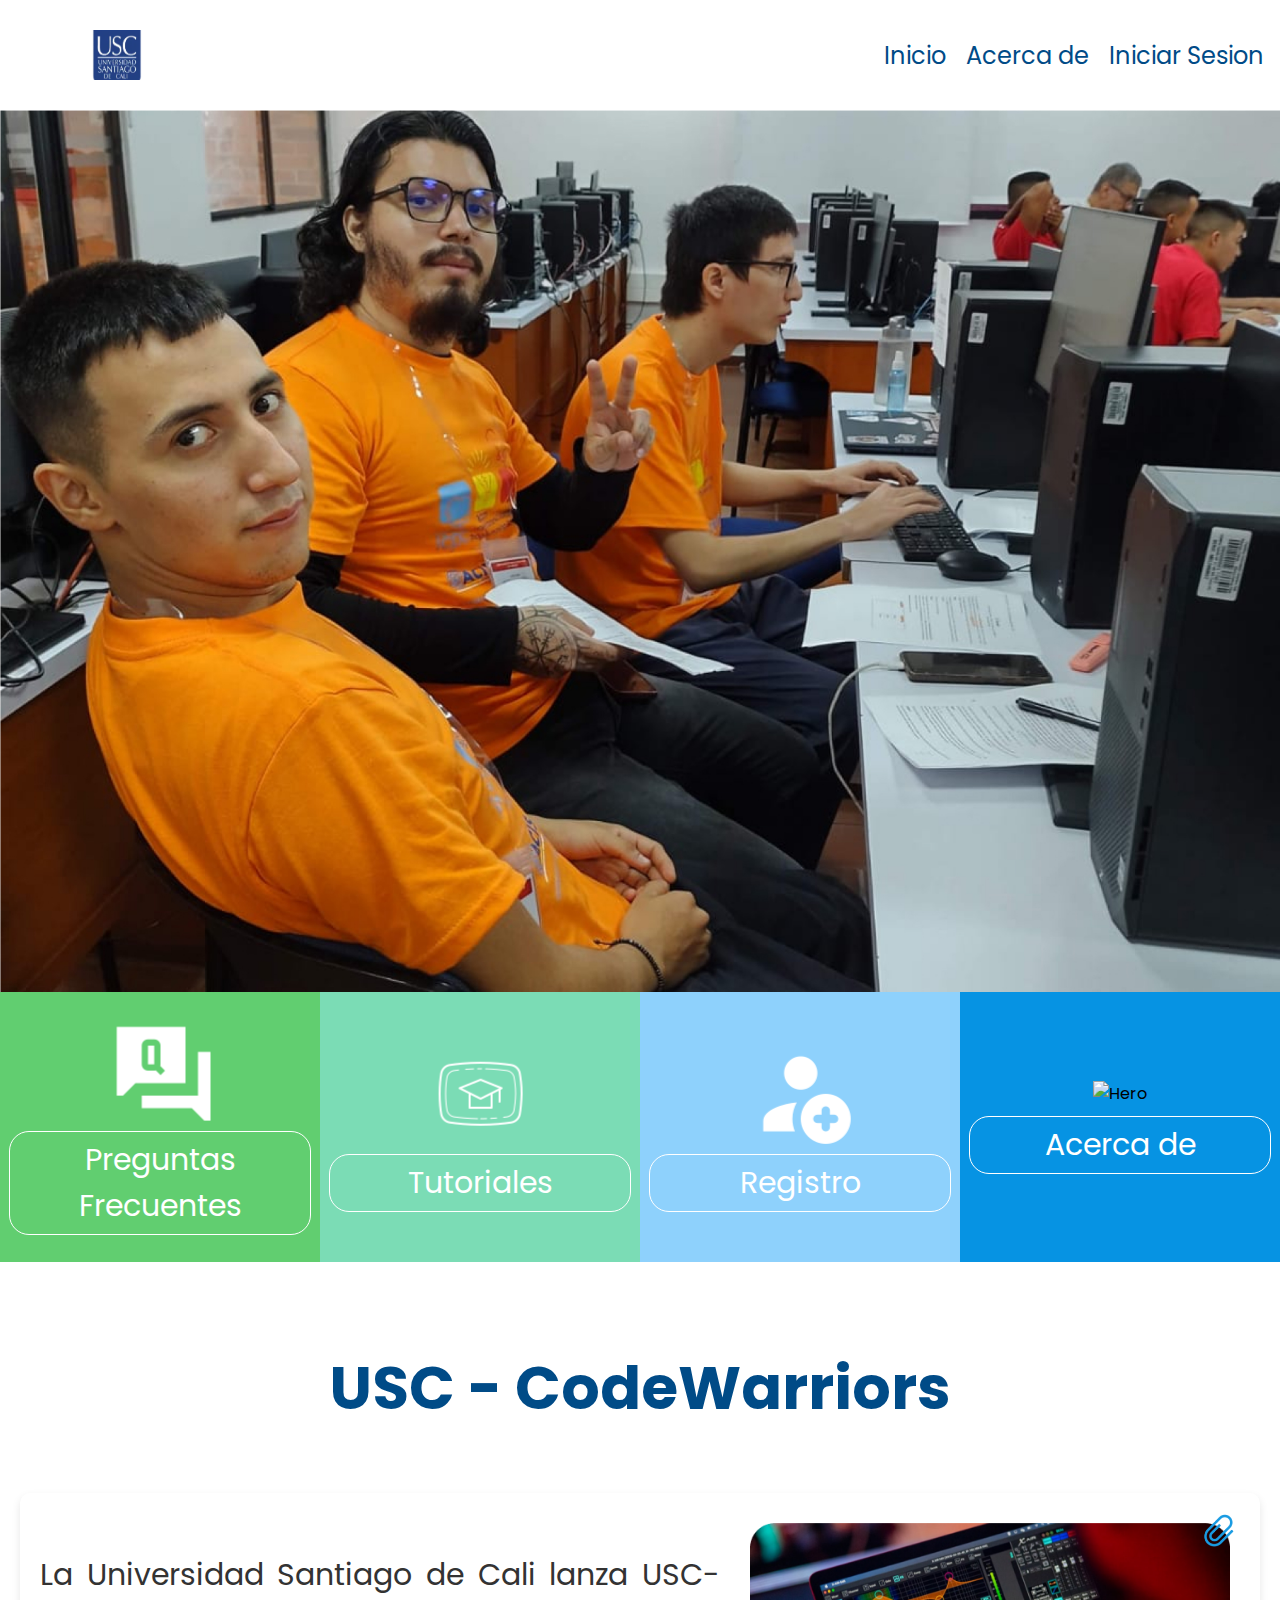
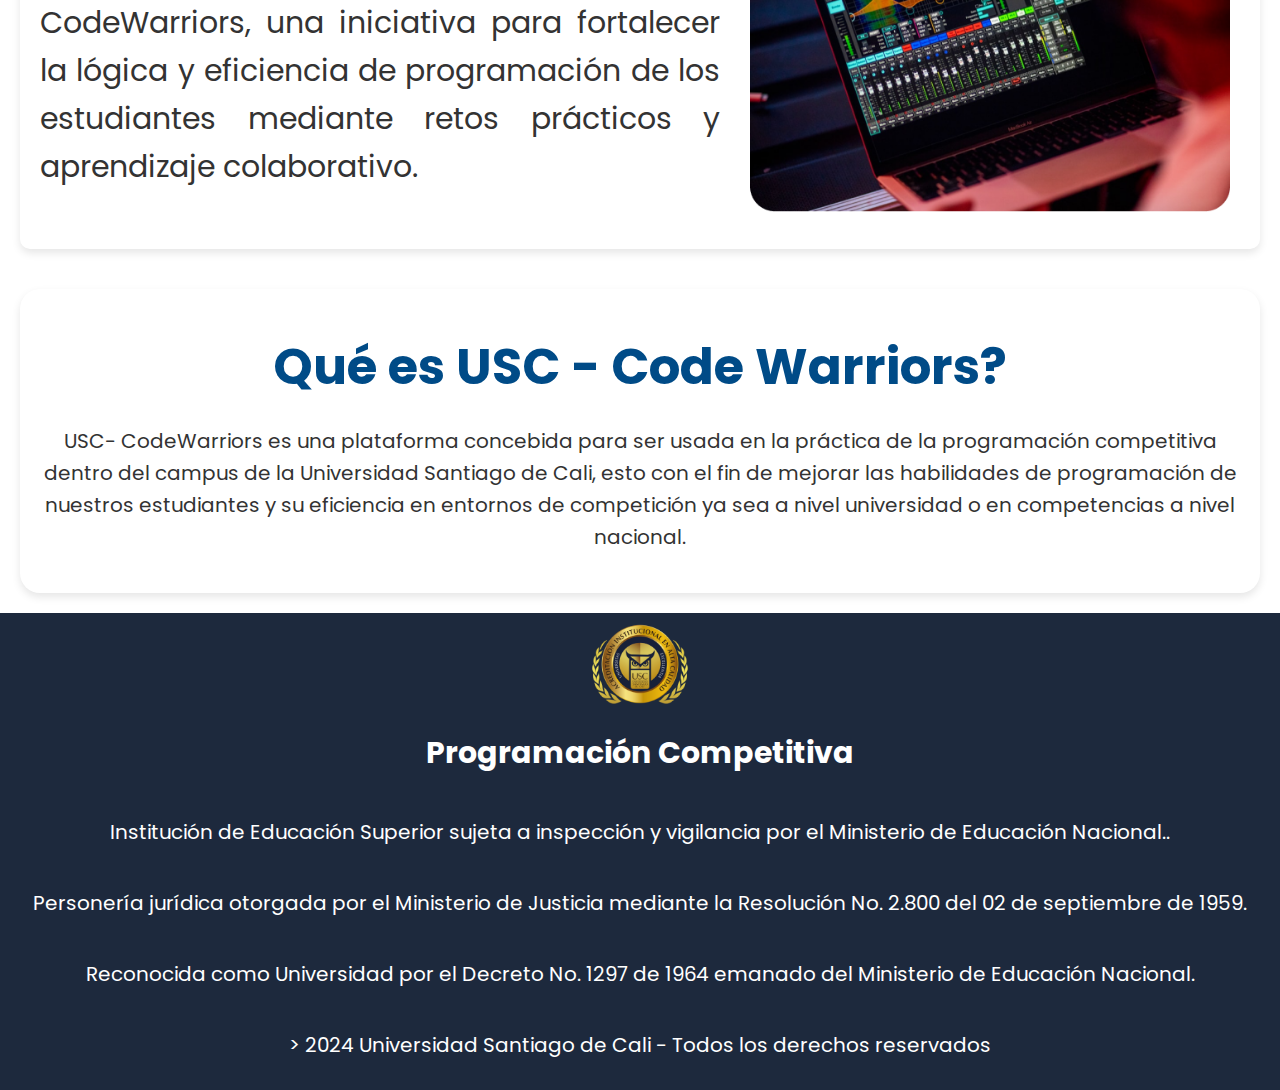
==== about.html @ dbf66378 "Home Users" ====
<!DOCTYPE html>
<html lang="en">

<head>
    <meta charset="UTF-8">
    <meta name="viewport" content="width=device-width, initial-scale=1.0">
    <title>Inicio</title>
    <link rel="stylesheet" href="styles/index.css">
    <link rel="preconnect" href="https://fonts.googleapis.com">
    <link rel="preconnect" href="https://fonts.gstatic.com" crossorigin>
    <link
        href="https://fonts.googleapis.com/css2?family=Poppins:ital,wght@0,100;0,200;0,300;0,400;0,500;0,600;0,700;0,800;0,900;1,100;1,200;1,300;1,400;1,500;1,600;1,700;1,800;1,900&display=swap"
        rel="stylesheet">

</head>
<header>
    <nav id="navbar">
        <ul id="navbarTitle">
            <img src="./assets/logousc.png" alt="Logo">
        </ul>
        <ul id="sectionsNavbar">
            <li><a href="index.html">Inicio</a></li>
            <li><a href="login.html">Acerca de</a></li>
            <li><a href="login.html">Iniciar Sesion</a></li>
        </ul>
    </nav>

</header>

<article>
    <div id="img-header">
        <img src="./assets/hero.jpg" alt="Hero">
    </div>
    <div id="cards-headers">
        <div class="card" style="background-color: #61CE70;">
            <img src="./assets/FAQ.png" alt="Hero">
            <div id="btnCards">
                Preguntas Frecuentes
            </div>
        </div>
        <div class="card" style="background-color: #7BDCB5;">
            <img src="./assets/Tutorials.png" alt="Hero">
            <div id="btnCards">
                Tutoriales
            </div>
        </div>
        <div class="card" style="background-color: #8ED1FC;">
            <img src="./assets/Male.png" alt="Hero">
            <div id="btnCards">
                Registro
            </div>
        </div>
        <div class="card" style="background-color: #0693E3;">
            <img src="./assets/info.png" alt="Hero">
            <div id="btnCards">
                Acerca de
            </div>
        </div>
    </div>
</article>

<body>
    <main>
        <div id="contentTitle">
            <h1>USC - CodeWarriors</h1>
        </div>
        <section class="code-warriors-container">
            <div class="content">
                <div id="contentDescript">
                    <p>La Universidad Santiago de Cali lanza USC-CodeWarriors, una iniciativa para fortalecer la lógica
                        y
                        eficiencia de programación de los estudiantes mediante retos prácticos y aprendizaje
                        colaborativo.
                    </p>
                </div>
            </div>
            <div class="image-container">
                <img src="/assets/Attach.png" alt="CodeWarriors" id="image-absolute">
                <img src="/assets/PC6.png" alt="CodeWarriors">
            </div>
        </section>
        <section class="usc-section">
            <div class="usc-content">
                <h2>Qué es USC - Code Warriors?</h2>
                <p>USC- CodeWarriors es una plataforma concebida para ser usada en la práctica de la programación
                    competitiva dentro del campus de la Universidad Santiago de Cali, esto con el fin de mejorar las
                    habilidades de programación de nuestros estudiantes y su eficiencia en entornos de competición ya
                    sea a nivel universidad o en competencias a nivel nacional.</p>
            </div>
        </section>

    </main>

</body>
<footer class="usc-footer">
    <div class="footer-content">
        <img src="/assets/logo.png" alt="Universidad Emblem">
        <h1>Programación Competitiva</h1>
        <p>Institución de Educación Superior sujeta a inspección y vigilancia por el Ministerio de Educación Nacional..
        </p>
        <p>Personería jurídica otorgada por el Ministerio de Justicia mediante la Resolución No. 2.800 del 02 de
            septiembre de 1959.</p>
        <p>Reconocida como Universidad por el Decreto No. 1297 de 1964 emanado del Ministerio de Educación Nacional.</p>
        <p> > 2024 Universidad Santiago de Cali - Todos los derechos reservados</p>
    </div>
</footer>

</html>
---- styles/index.css ----
/* Navbar */
#navbar {
    background-color: #fff;
    color: #004B87;
    text-align: center;
    display: flex;
    box-shadow: 0 2px 4px 0 rgba(0, 0, 0, 0.1);
    flex-direction: row;
}

header {
    box-shadow: 0 2px 4px 0 rgba(0, 0, 0, 0.1);
}

* {
    font-family: Poppins, sans-serif;
}

html, body {
    overflow: hidden;
    padding: 0;
    margin: 0;
    overflow-y: auto;
    font-family: Poppins, sans-serif;
    overflow-x: hidden;
}


#navbarTitle {
    display: flex;
    align-items: center;
    justify-content: center;
    width: 20%;
}

#sectionsNavbar {
    width: 100%;
    display: flex;
    justify-content: flex-end;
    align-items: center;
    gap: 20px;
    /* background-color: #004B87; */
}

#sectionsNavbar li {
    font-size: 24px;
}

#sectionsNavbar li:hover {
    background-color: #ddd;
    color: #333;
    padding: 10px;
    border-radius: 10px;
    transition: linear 0.3s;

}

#navbarTitle img {
    width: 50px;
    height: 50px;
}

#navbarTitle:hover {
    background-color: #ddd;
    color: #333;
    transition: linear 0.3s;
}

#navbar ul {
    list-style-type: none;
    display: flex;
    padding: 14px 16px;
    color: #004B87;
    flex-direction: row;
}

#navbar a {
    color: #004B87;
    text-decoration: none;
}

/* #navbar ul:hover {
    background-color: #ddd;
    color: #333;
} */

h2 {
    color: #004B87;
    font-size: 30px;
    margin: 20px;
}

main {
    display: flex;
    flex-direction: column;
    width: 100%;
    /* border: 2px solid #004B87; */
    margin-top: 50px;
}

#img-header {
    width: 100%;
    height: auto;
    overflow: hidden;
}

#img-header img {
    width: 100%;
    height: 100%;
    object-fit: cover;
    object-position: center;
}

#cards-headers {
    display: flex;
    align-items: center;
    width: 100%;
    height: 250px;
    flex-direction: row;
}

article, div {
    margin: 0px;
    padding: 0px;
}

#cards-headers .card {
    flex: 1;
    display: flex;
    align-items: center;
    position: relative;
    /* top: -20px; */
    height: 100%;
    flex-direction: column;
    justify-content: center;
    align-items: center;
    padding: 10px;
}

#cards-headers .card div {
    font-size: 30px;
}

#btnCards {
    width: 100%;
    padding: 5px 0;
    font-size: 30px;
    border: 1px solid #fff;
    border-radius: 20px;
    text-align: center;
    background-color: transparent;
    color: #fff;
    cursor: pointer;
    margin-top: 10px;
}

#btnCards:hover {
    background-color: #004B87;
    transition: linear 0.3s;
}

/* Sections */
.code-warriors-container {
    display: flex;
    justify-content: space-between;
    align-items: center;
    /* border: 2px dashed #004B87; */
    border-radius: 10px;
    padding: 20px;
    margin: 20px;
    box-shadow: 0 4px 8px rgba(0, 0, 0, 0.1);
    background-color: #ffffff;
}

.content {
    flex: 1;
    flex-direction: column;
    padding-right: 20px;
}

.content h1 {
    color: #004B87;
    margin-bottom: 10px;
    font-size: 30px;
}

.content p {
    color: #333333;
    font-size: 30px;
    line-height: 1.6;
}

#contentTitle {
    font-size: 30px;
    color: #004B87;
    text-align: center;
}

.content #contentDescript {
    text-align: justify;
    color: #5B5B5B;
}


.image-container {
    flex-basis: 40%;
    position: relative;
    padding: 10px;
    border-radius: 10px;
    overflow: hidden;
}

.image-container img {
    width: 100%;
    height: auto;
    object-fit: cover;
}

.image-container #image-absolute {
    position: absolute;
    width: 40px;
    right: 0px;
    top: -2px;
    height: 40px;
}

.usc-section {
    display: flex;
    flex-direction: column;
    align-items: center;
    border-radius: 20px;
    text-align: center;
    padding: 20px;
    margin: 20px;
    background-color: #fff;
    box-shadow: 0 4px 8px rgba(0, 0, 0, 0.1);
}

.usc-content h2 {
    color: #004B87;
    font-size: 50px;
    margin-bottom: 20px;
}


.usc-content p {
    color: #333333;
    font-size: 20px;
    line-height: 1.6;
}

.usc-logo {
    margin: 20px 0;
}


/* EndSections  */

/* Footer */
.usc-footer {
    background-color: #1D293D;
    color: #fff;
    padding: 10px;
    text-align: center;
}

.usc-footer h1 {
    font-size: 30px;
    margin: 10;
}

.footer-content {
    display: flex;
    flex-direction: column;
    justify-content: center;
    align-items: center;
    gap: 1px;
    font-size: 20px;
}

.footer-content img {
    width: 100px;
    height: auto;
}

/* End Footer */

/* Faq */
.faq-section {
    display: flex;
    justify-content: space-between;
    align-items: center;
    padding: 20px;
    border-radius: 10px;
    box-shadow: 0 4px 8px rgba(0, 0, 0, 0.1);
    background-color: transparent;
    margin: 20px;
}

.faq-image {
    flex-basis: 50%;
    padding: 10px;
}

.faq-image img {
    width: 100%;
    height: auto;
    object-fit: cover;
    border-radius: 10px;
}

.faq-content {
    flex-basis: 50%;
    border-radius: 20px;
    box-shadow: 0 4px 8px rgba(0, 0, 0, 0.1);
    padding: 10px;
}

.faq-content h2 {
    color: #004B87;
    margin-bottom: 10px;
}

.faq-question {
    background: #fff;
    padding: 10px;
    margin-bottom: 10px;
    border-radius: 10px;
    transition: background-color 0.3s ease;
}

.faq-question p {
    color: #333;
    cursor: pointer;
}

.faq-question:hover {
    background-color: #e0e0e0;
}

.accordion-question {
    width: 100%;
    text-align: left;
    padding: 15px;
    border: none;
    background: #fff;
    font-size: 16px;
    cursor: pointer;
    transition: background 0.3s ease;
}

.accordion-question:hover,
.accordion-question.active {
    background: #ccc;
}

.accordion-answer {
    max-height: 0;
    overflow: hidden;
    transition: max-height 0.3s ease;
}

/* End Faq */


/* Responsive */

/* Media query para tabletas */
@media (max-width: 768px) {
    #navbarTitle {
        width: 40%;
    }

    #sectionsNavbar {
        gap: 10px;
    }

    #sectionsNavbar li {
        font-size: 18px;
    }

    .content h1, .content p {
        font-size: 24px;
    }

    .usc-content h2, .usc-content p {
        font-size: 40px;
        font-size: 16px;
    }
}

/* Movil Responsive */
@media (max-width: 480px) {
    #navbar {
        flex-direction: column;
    }

    #contentTitle h1 {
        font-size: 30px;
    }

    #cards-headers .card div {
        font-size: 15px;
    }

    #cards-headers {
        height: auto;
        position: relative;
        top: -10px;
    }

    #cards-headers .card {
        width: 100%;
        flex-direction: column;
    }

    .code-warriors-container {
        flex-direction: column;
    }

    #cards-headers {
        flex-direction: column;
        height: auto;
    }


    #cards-headers .cards {
        width: 100%;
    }

    #navbarTitle {
        width: 100%;
    }

    #sectionsNavbar {
        justify-content: center;
    }

    #sectionsNavbar li {
        font-size: 16px;
    }

    .content, .image-container, .faq-content {
        flex-basis: 100%;
        padding: 5px;
    }

    .content h1, .content p, .usc-content h2, .usc-content p {
        font-size: 20px;
    }

    .faq-section, .usc-section {
        flex-direction: column;
    }

    .card {
        flex-direction: row;
        justify-content: space-between;
    }

    .card div {
        font-size: 20px;
    }
}

/* Scrollbar */
::-webkit-scrollbar {
    width: 5px;
}

::-webkit-scrollbar-track {
    background: transparent;
    border-radius: 10px;
}

::-webkit-scrollbar-thumb {
    background: #0693E3;
    border-radius: 10px;
}

* {
    scrollbar-width: thin;
    scrollbar-color: #004B87 transparent;
}

/* Modal */

/* The Modal (background) */
.modal {
    display: block;
    overflow: hidden;
    overflow-y: hidden;
    position: fixed;
    z-index: 1;
    left: 0;
    top: 0;
    width: 100%;
    height: 100%;
    overflow: auto;
    background-color: rgb(0, 0, 0);
    background-color: rgba(0, 0, 0, 0.4);
}

/* Modal Content */

.modal-content {
    border-radius: 10px;
    background-color: #004B87;
    margin: 10% auto;
    padding: 20px;
    /* border: 1px solid #ccc; */
    width: 70%;
}

/* The Close Button */
.close {
    color: #aaaaaa;
    float: right;
    font-size: 28px;
    font-weight: bold;
}

.close:hover,
.close:focus {
    color: #000;
    text-decoration: none;
    cursor: pointer;
}

.modal-header {
    color: white;
    text-align: center;
}

.modal-logo {
    display: block;
    margin: 0 auto;
}

.modal-body {
    padding: 2px 16px;
}

.modal-body form {
    display: flex;
    width: 100%;
    flex-direction: column;
}

.modal-body label {
    color: #fff;
    font-weight: bold;
    margin-top: 10px;
}

.modal-body input[type="email"],
.modal-body input[type="password"] {
    padding-top: 10px;
    padding-bottom: 10px;
    margin-top: 5px;
    margin-bottom: 10px;
    border: 1px solid #ccc;
    border-radius: 4px;
}

.modal-body input[type="email"]:focus,
.modal-body input[type="password"]:focus {
    outline: none;
    border: 1px solid #fff;
}

.modal-body input[type="email"]::placeholder,
.modal-body input[type="password"]::placeholder {
    color: #ccc;
}

.btn-login {
    background-color: #ffca28;
    color: white;
    border: none;
    border-radius: 4px;
    padding-top: 10px;
    padding-bottom: 10px;
    cursor: pointer;
    margin-top: 10px;
}

.btn-login:hover {
    background-color: #ffc107;
}

/* Events */
.events-section {
    width: 100%;
    align-items: center;
}

.event {
    display: flex;
    width: 100%;
    padding-left: 20px;
    justify-content: center;
    align-items: center;
    margin-bottom: 20px;
}

.event img {
    width: 50%;
    margin-right: 20px;
}

.event-details {
    display: flex;
    padding-right: 20px;
    height: 100%;
    width: 60%;
    font-size: 13px;
    flex-direction: column;
}

.btn-add {
    background-color: #D2AF39;
    border: none;
    color: #fff;
    width: 100%;
    border-radius: 10px;
    padding: 10px 20px;
    cursor: pointer;
}

/* Media queries */
@media (min-width: 768px) {
    .event-details {
        font-size: 16px;
    }
}

@media (min-width: 992px) {
    .event-details {
        font-size: 16px;
    }

    .event {
        padding-left: 20px;
        padding-right: 20px;
    }
}

@media (min-width: 1200px) {
    .event {
        justify-content: flex-start;
    }

    .event img {
        width: 30%;
    }

    .event-details {
        width: 70%;
    }
}

/* End Events */

/* Table Globals */
table {
    width: 100%;
    border-collapse: separate;
    overflow: hidden;
    border-spacing: 0;
    border-radius: 15px;
    margin: auto;
}

thead {
    color: #004B87;
}

table, th, td {
    border: 1px solid rgba(0, 0, 0, 0.212);
}

th {
    /* background-color: #eaeaea; */
    padding: 10px;
    text-align: center;
}

td {
    padding: 10px;
    text-align: center;
}


tr img {
    border-radius: 50%;
    object-fit: cover;
}

.containerClasification {
    padding-left: 20px;
    padding-bottom: 40px;
    padding-right: 20px;
}

.inicio-seccion {
    text-align: center;
}

.inicio-cards {
    display: flex;
    justify-content: space-around;
    gap: 10px;
    padding-left: 20px;
    padding-right: 20px;
}

.inicio-card {
    width: 100%;
    box-shadow: 0 4px 8px rgba(0, 0, 0, 0.2);
    border-radius: 10px;
    overflow: hidden;
}

.inicio-card img {
    width: 100%;
    display: block;
}

.inicio-card p {
    padding: 15px;
    background-color: #f1f1f1;
    margin: 0;
}

h2 {
    margin-bottom: 20px;
}

@media (min-width: 768px) {
    .inicio-card {
        width: calc(50% - 20px);
    }
}

@media (min-width: 1024px) {
    .inicio-card {
        width: calc(25% - 20px);
    }
}

/* End */
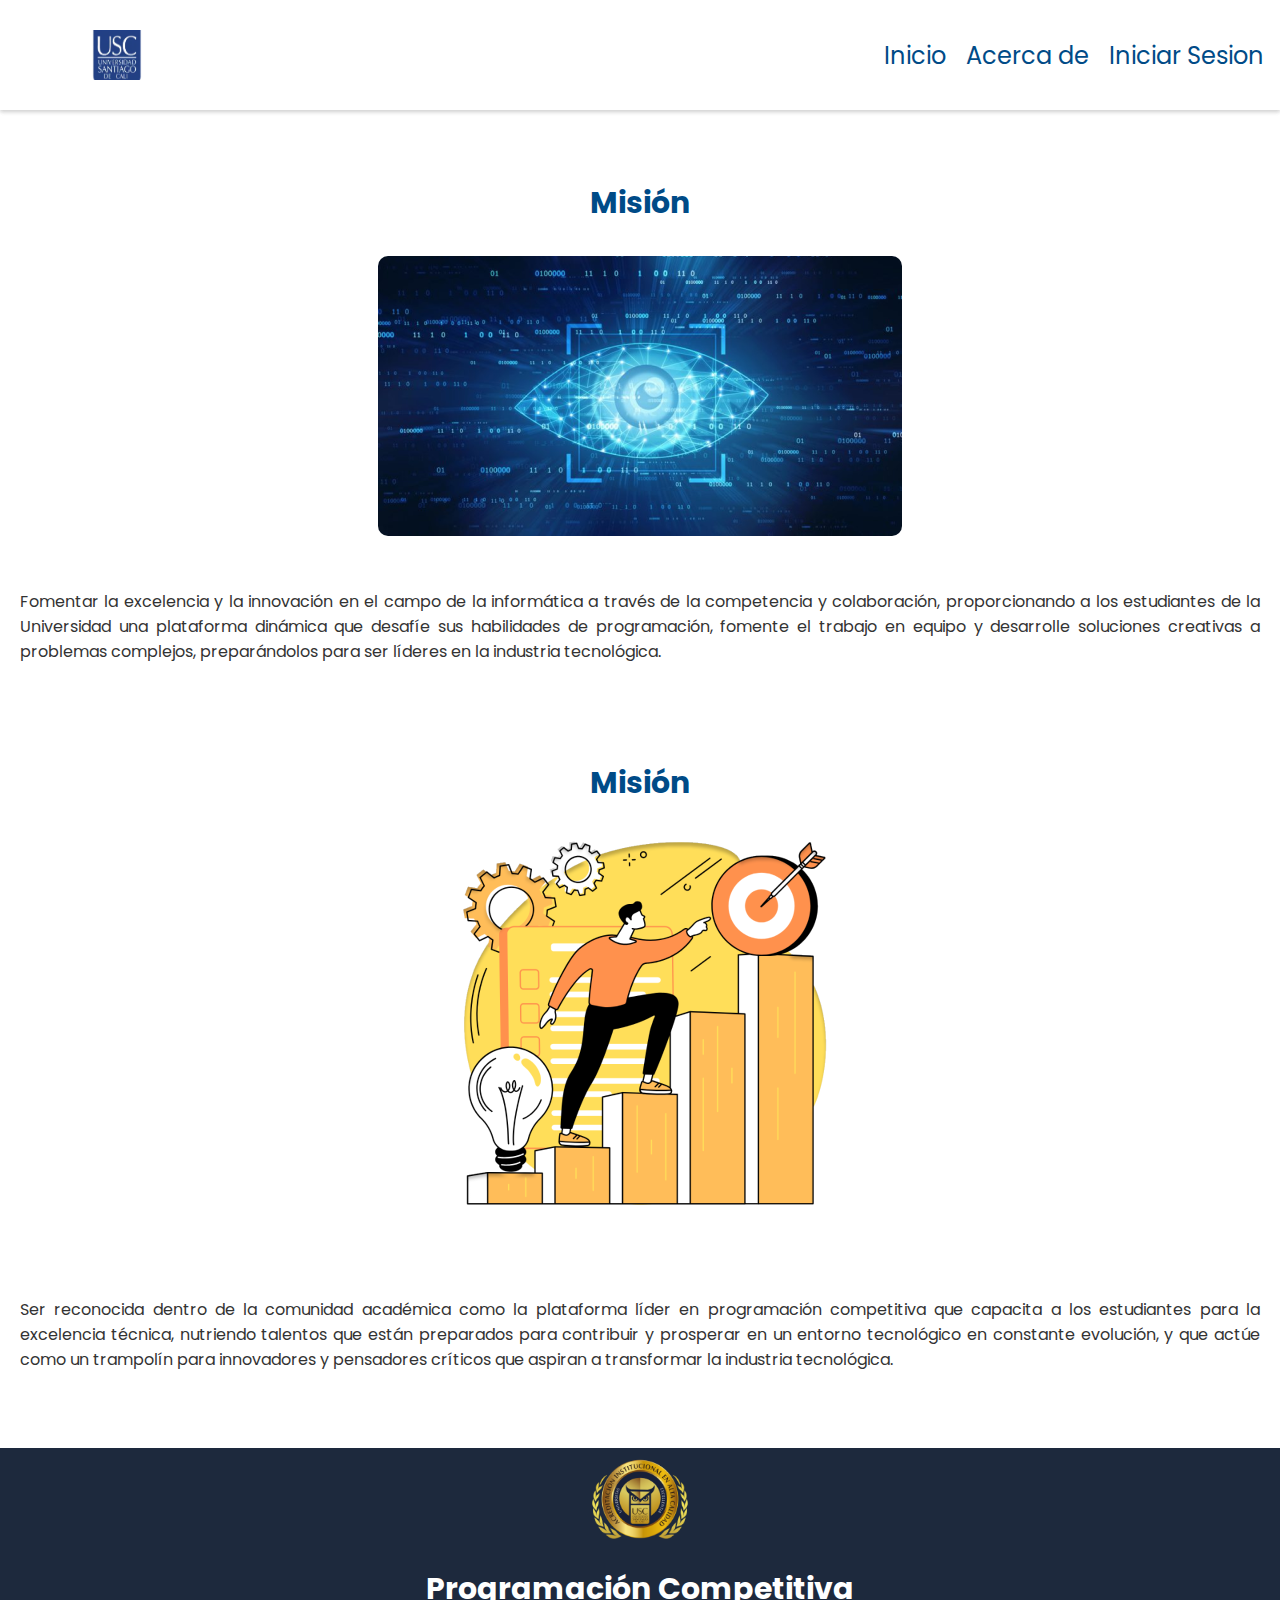
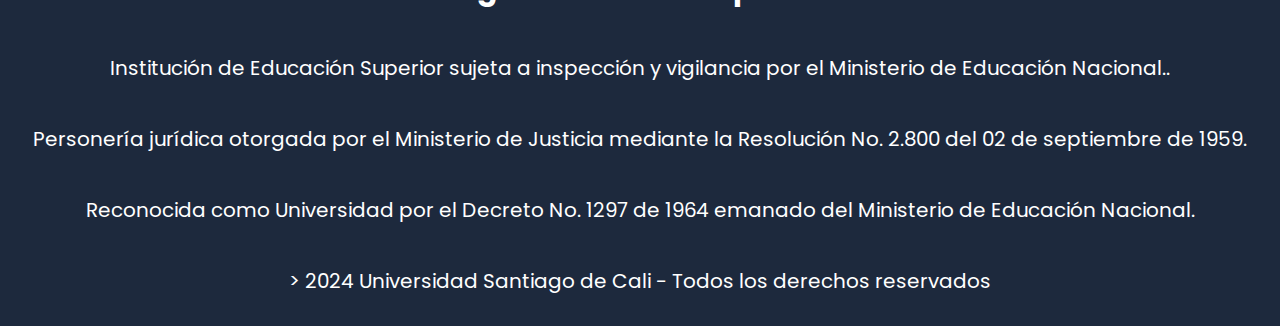
==== commit b482bcf4: "Refactor about.html and index.css" ====
--- a/about.html
+++ b/about.html
@@ -27,67 +27,35 @@
 
 </header>
 
-<article>
-    <div id="img-header">
-        <img src="./assets/hero.jpg" alt="Hero">
-    </div>
-    <div id="cards-headers">
-        <div class="card" style="background-color: #61CE70;">
-            <img src="./assets/FAQ.png" alt="Hero">
-            <div id="btnCards">
-                Preguntas Frecuentes
+<body>
+    <main>
+        <div class="content-section" id="mision-section">
+            <h2>Misión</h2>
+
+            <div class="image-container">
+                <img src="/assets/vision.png" alt="Misión" />
+            </div>
+            <div class="text-container">
+                <p>Fomentar la excelencia y la innovación en el campo de la informática a través de la competencia y
+                    colaboración, proporcionando a los estudiantes de la Universidad una plataforma dinámica que desafíe
+                    sus habilidades de programación, fomente el trabajo en equipo y desarrolle soluciones creativas a
+                    problemas complejos, preparándolos para ser líderes en la industria tecnológica.</p>
             </div>
         </div>
-        <div class="card" style="background-color: #7BDCB5;">
-            <img src="./assets/Tutorials.png" alt="Hero">
-            <div id="btnCards">
-                Tutoriales
+
+        <div class="content-section" id="vision-section">
+            <h2>Misión</h2>
+            <div class="image-container">
+                <img src="/assets/mision.png" alt="Visión" />
+            </div>
+            <div class="text-container">
+                <p>Ser reconocida dentro de la comunidad académica como la plataforma líder en programación competitiva
+                    que capacita a los estudiantes para la excelencia técnica, nutriendo talentos que están preparados
+                    para contribuir y prosperar en un entorno tecnológico en constante evolución, y que actúe como un
+                    trampolín para innovadores y pensadores críticos que aspiran a transformar la industria tecnológica.
+                </p>
             </div>
         </div>
-        <div class="card" style="background-color: #8ED1FC;">
-            <img src="./assets/Male.png" alt="Hero">
-            <div id="btnCards">
-                Registro
-            </div>
-        </div>
-        <div class="card" style="background-color: #0693E3;">
-            <img src="./assets/info.png" alt="Hero">
-            <div id="btnCards">
-                Acerca de
-            </div>
-        </div>
-    </div>
-</article>
-
-<body>
-    <main>
-        <div id="contentTitle">
-            <h1>USC - CodeWarriors</h1>
-        </div>
-        <section class="code-warriors-container">
-            <div class="content">
-                <div id="contentDescript">
-                    <p>La Universidad Santiago de Cali lanza USC-CodeWarriors, una iniciativa para fortalecer la lógica
-                        y
-                        eficiencia de programación de los estudiantes mediante retos prácticos y aprendizaje
-                        colaborativo.
-                    </p>
-                </div>
-            </div>
-            <div class="image-container">
-                <img src="/assets/Attach.png" alt="CodeWarriors" id="image-absolute">
-                <img src="/assets/PC6.png" alt="CodeWarriors">
-            </div>
-        </section>
-        <section class="usc-section">
-            <div class="usc-content">
-                <h2>Qué es USC - Code Warriors?</h2>
-                <p>USC- CodeWarriors es una plataforma concebida para ser usada en la práctica de la programación
-                    competitiva dentro del campus de la Universidad Santiago de Cali, esto con el fin de mejorar las
-                    habilidades de programación de nuestros estudiantes y su eficiencia en entornos de competición ya
-                    sea a nivel universidad o en competencias a nivel nacional.</p>
-            </div>
-        </section>
 
     </main>
 
--- a/styles/index.css
+++ b/styles/index.css
@@ -749,4 +749,239 @@
     }
 }
 
-/* End */+/* End */
+
+/* Userpanel */
+#containerClasification {
+    overflow-x: auto;
+    margin-top: 10px;
+    max-width: 100%;
+    padding-bottom: 50px;
+}
+
+#clasificationTable {
+    width: 100%;
+    border: 1px solid #ddd;
+    padding-bottom: 40px;
+    margin: 0 auto;
+    border-collapse: collapse;
+    table-layout: auto;
+}
+
+#clasificationTable, #clasificationTable th, #clasificationTable td {
+    border: 1px solid #ddd;
+    text-align: left;
+    padding: 8px;
+}
+
+#clasificationTable th {
+    background-color: #f2f2f2;
+    font-size: 1rem;
+}
+
+@media (min-width: 1024px) {
+    #containerClasification {
+        padding: 0 20px;
+    }
+
+    #clasificationTable {
+        max-width: 90%;
+        margin: 0 auto;
+        table-layout: fixed;
+    }
+
+    #clasificationTable, #clasificationTable th, #clasificationTable td {
+        padding: 12px;
+    }
+
+    #clasificationTable th, #clasificationTable td {
+        font-size: 0.9rem;
+    }
+}
+
+@media (max-width: 767px) {
+    #clasificationTable th, #clasificationTable td {
+        padding: 8px;
+        font-size: 0.45rem;
+    }
+
+    #clasificationTable {
+        max-width: 90%;
+        table-layout: fixed;
+    }
+}
+
+#mainUserPanel {
+    width: 100%;
+    margin: 20px;
+}
+
+/*  */
+#profile-section {
+    display: flex;
+    align-items: center;
+    border: 2px solid #e0e0e0;
+    border-radius: 20px;
+    padding: 20px;
+    min-width: 83%;
+    max-width: 100%;
+    margin: auto;
+}
+
+#profile-image-container {
+    flex: 0 0 auto;
+    width: 40%;
+    height: 300px;
+    margin-right: 20px;
+    border-radius: 50%;
+    overflow: hidden;
+}
+
+#profile-image {
+    width: 100%;
+    height: 100%;
+    object-fit: cover;
+}
+
+#profile-info {
+    flex: 1;
+    display: flex;
+    flex-direction: column;
+    align-items: flex-start;
+    margin: auto;
+    padding: 70px;
+}
+
+#classification {
+    display: flex;
+    position: relative;
+    align-items: flex-start;
+    justify-content: flex-start;
+    text-align: center;
+    border-radius: 10px;
+    color: #004B87;
+    padding: 5px 10px;
+    font-weight: bold;
+    margin-right: 10px;
+}
+
+@media (min-width: 1024px) {
+    #profile-image-container {
+        width: 250px;
+        height: 250px;
+    }
+}
+
+@media (min-width: 1200px) {
+    #profile-image-container {
+        width: 300px;
+        height: 300px;
+    }
+}
+
+#classification img {
+    width: 20px;
+    height: 20px;
+    margin-right: 5px;
+}
+
+
+#profile-name {
+    font-size: 24px;
+    margin: 0;
+}
+
+#profile-email {
+    display: flex;
+    align-items: center;
+    color: #333;
+    font-size: 16px;
+}
+
+#profile-last-visit, #profile-contributions {
+    color: #666;
+    display: flex;
+    align-items: center;
+    font-size: 14px;
+}
+
+@media (max-width: 768px) {
+    #profile-section {
+        flex-direction: column;
+        padding: 10px;
+    }
+
+    #profile-image-container {
+        width: 100%;
+        margin: 0 auto 10px;
+        height: auto;
+    }
+
+    #profile-image {
+        border-radius: 50%;
+    }
+
+    #profile-info {
+        text-align: center;
+    }
+
+    #profile-email, #profile-last-visit, #profile-contributions {
+        justify-content: center;
+        font-size: 14px;
+    }
+}
+
+/* End UserPanel */
+
+/* About */
+.content-section {
+    display: flex;
+    align-items: center;
+    margin-bottom: 40px;
+}
+
+.image-container {
+    flex: 1;
+    padding: 10px;
+}
+
+.image-container img {
+    width: 100%;
+    height: auto;
+    border-radius: 10px;
+}
+
+.text-container {
+    flex: 2;
+    padding: 20px;
+    text-align: justify;
+}
+
+.text-container h2 {
+    color: #004B87;
+    margin-bottom: 10px;
+}
+
+.text-container p {
+    font-size: 16px;
+    color: #333;
+}
+
+@media (max-width: 768px) {
+    .content-section {
+        flex-direction: column;
+    }
+
+    .image-container {
+        margin-bottom: 20px;
+    }
+}
+
+@media (min-width: 1280px) {
+    .content-section {
+        display: flex;
+        flex-direction: column;
+    }
+}
+
+/* End About */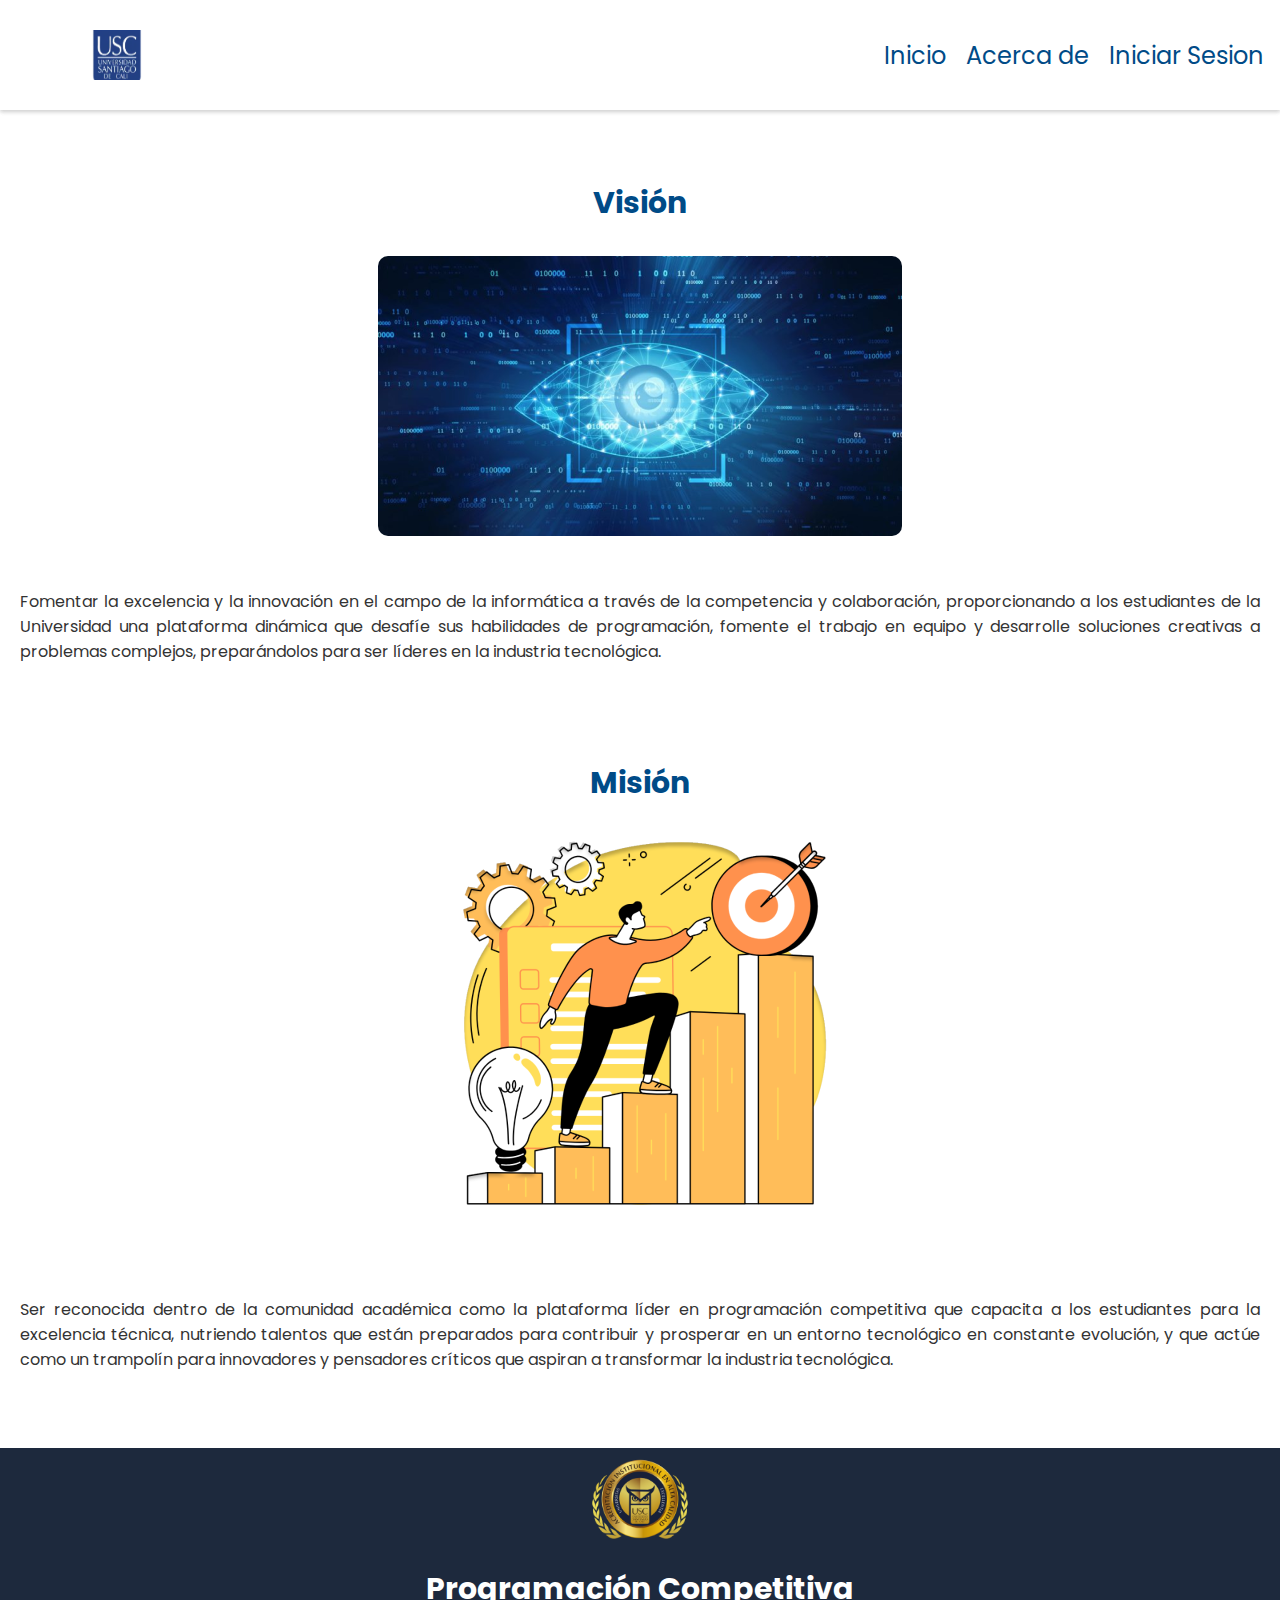
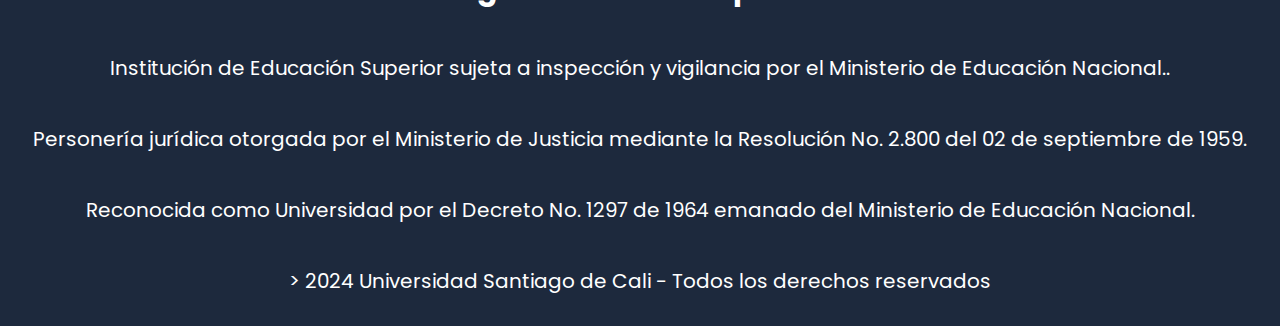
==== commit c4abd197: "Update about.html" ====
--- a/about.html
+++ b/about.html
@@ -30,7 +30,7 @@
 <body>
     <main>
         <div class="content-section" id="mision-section">
-            <h2>Misión</h2>
+            <h2>Visión</h2>
 
             <div class="image-container">
                 <img src="/assets/vision.png" alt="Misión" />
@@ -73,4 +73,4 @@
     </div>
 </footer>
 
-</html>+</html>
--- a/styles/index.css
+++ b/styles/index.css
@@ -984,4 +984,88 @@
     }
 }
 
-/* End About */+/* End About */
+
+/* Tutorials Css */
+#main-container {
+    display: flex;
+    flex-wrap: wrap;
+    justify-content: center;
+}
+
+
+/* Sección Hero */
+#section-hero {
+    text-align: center;
+    padding: 20px;
+}
+
+#section-hero img {
+    max-width: 100%;
+    height: auto;
+}
+
+#section-hero h1 {
+    margin-top: 20px;
+}
+
+#section-cards {
+    display: grid;
+    grid-template-columns: repeat(auto-fit, minmax(250px, 300px));
+    gap: 10px;
+    padding: 20px;
+    align-items: start;
+    margin-bottom: 50px
+}
+
+
+
+.card {
+    background-color: #f9f9f9;
+    border: 1px solid #ddd;
+    padding: 15px;
+    border-radius: 8px;
+    box-shadow: 0 2px 5px rgba(0, 0, 0, 0.1);
+    display: flex;
+    flex-direction: column;
+    justify-content: space-between;
+}
+
+.card img {
+    max-width: 100%;
+    height: auto;
+}
+
+.card p {
+    margin-top: 15px;
+}
+
+/* Responsive */
+@media (min-width: 1001px) {
+    #section-cards {
+        justify-content: center;
+        align-items: center;
+        grid-template-columns: repeat(4, minmax(250px, 340px));
+        gap: 20px;
+    }
+}
+
+@media (max-width: 1024px) {
+    #section-cards {
+        grid-template-columns: repeat(4, minmax(250px, 300px));
+    }
+}
+
+@media (max-width: 768px) {
+    #section-cards {
+        grid-template-columns: 1fr 1fr;
+    }
+}
+
+@media (max-width: 480px) {
+    #section-cards {
+        grid-template-columns: 1fr;
+    }
+}
+
+/* End Tutorials */